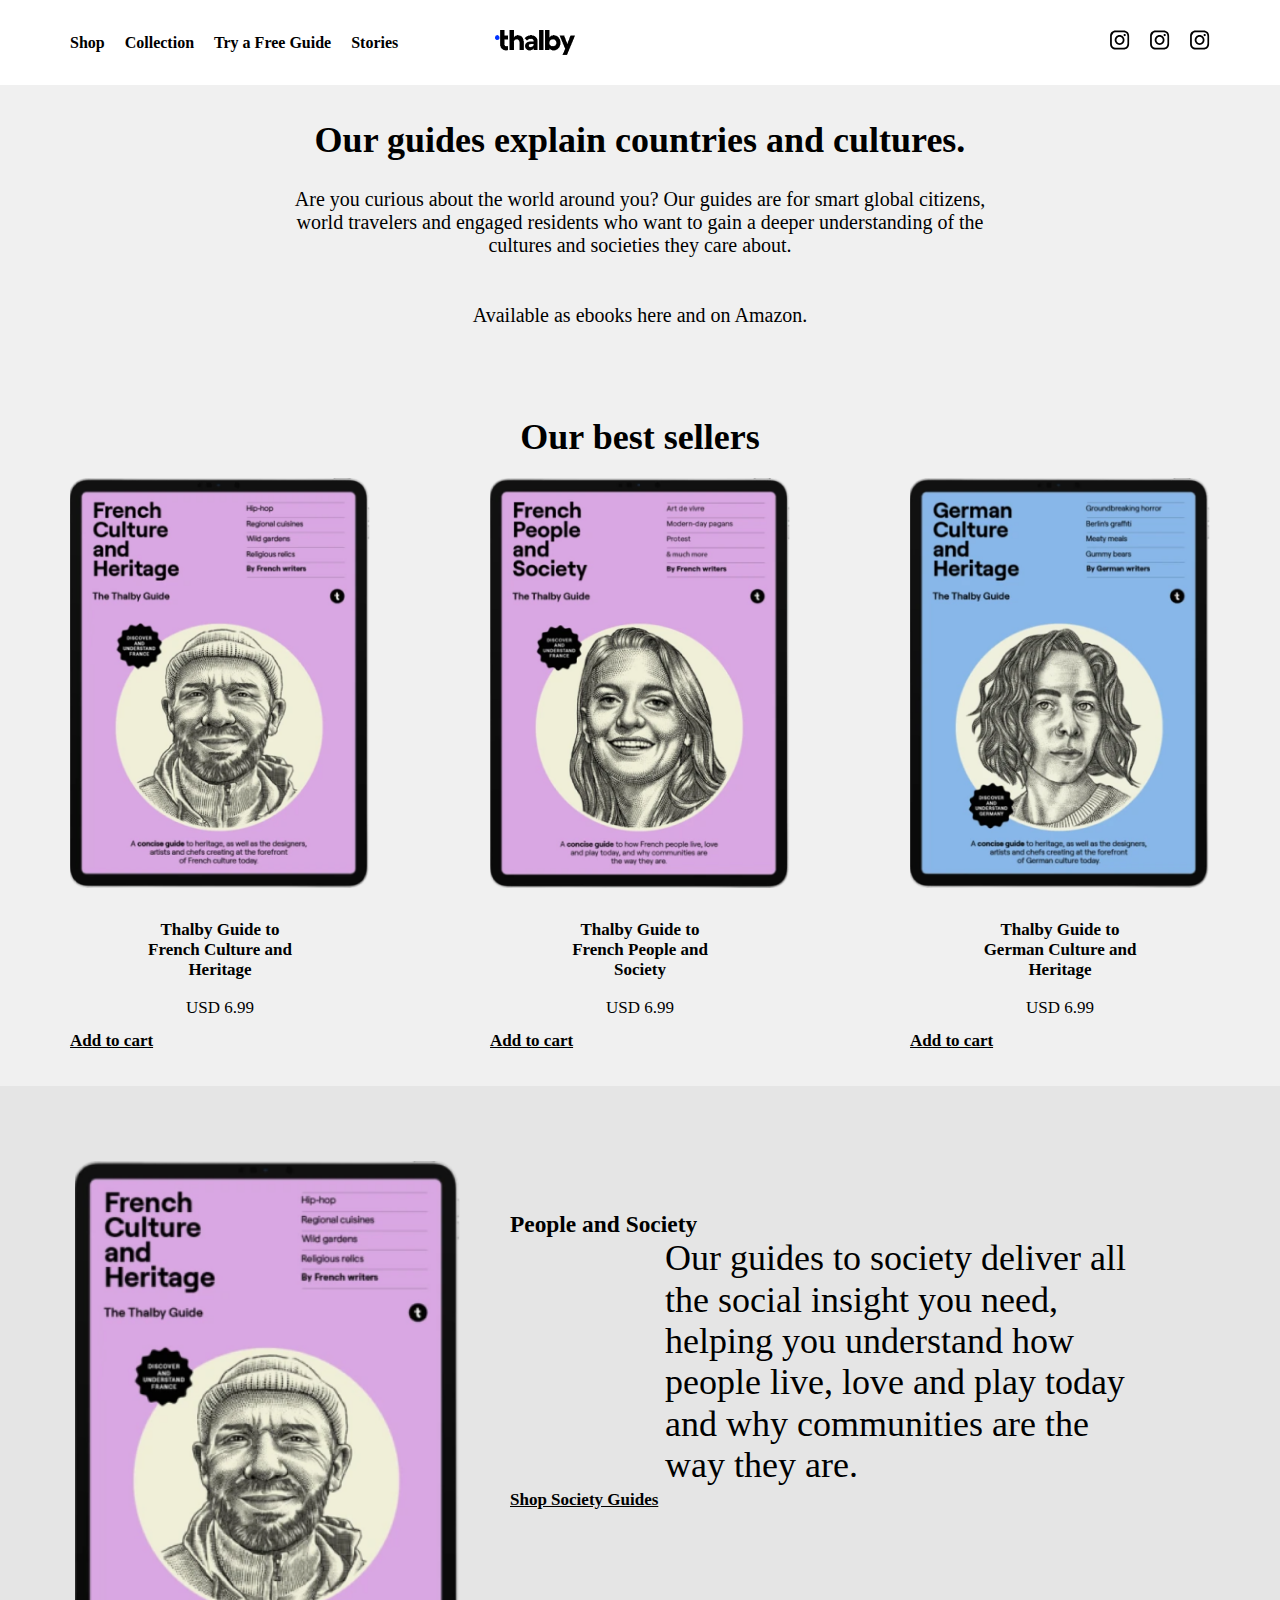
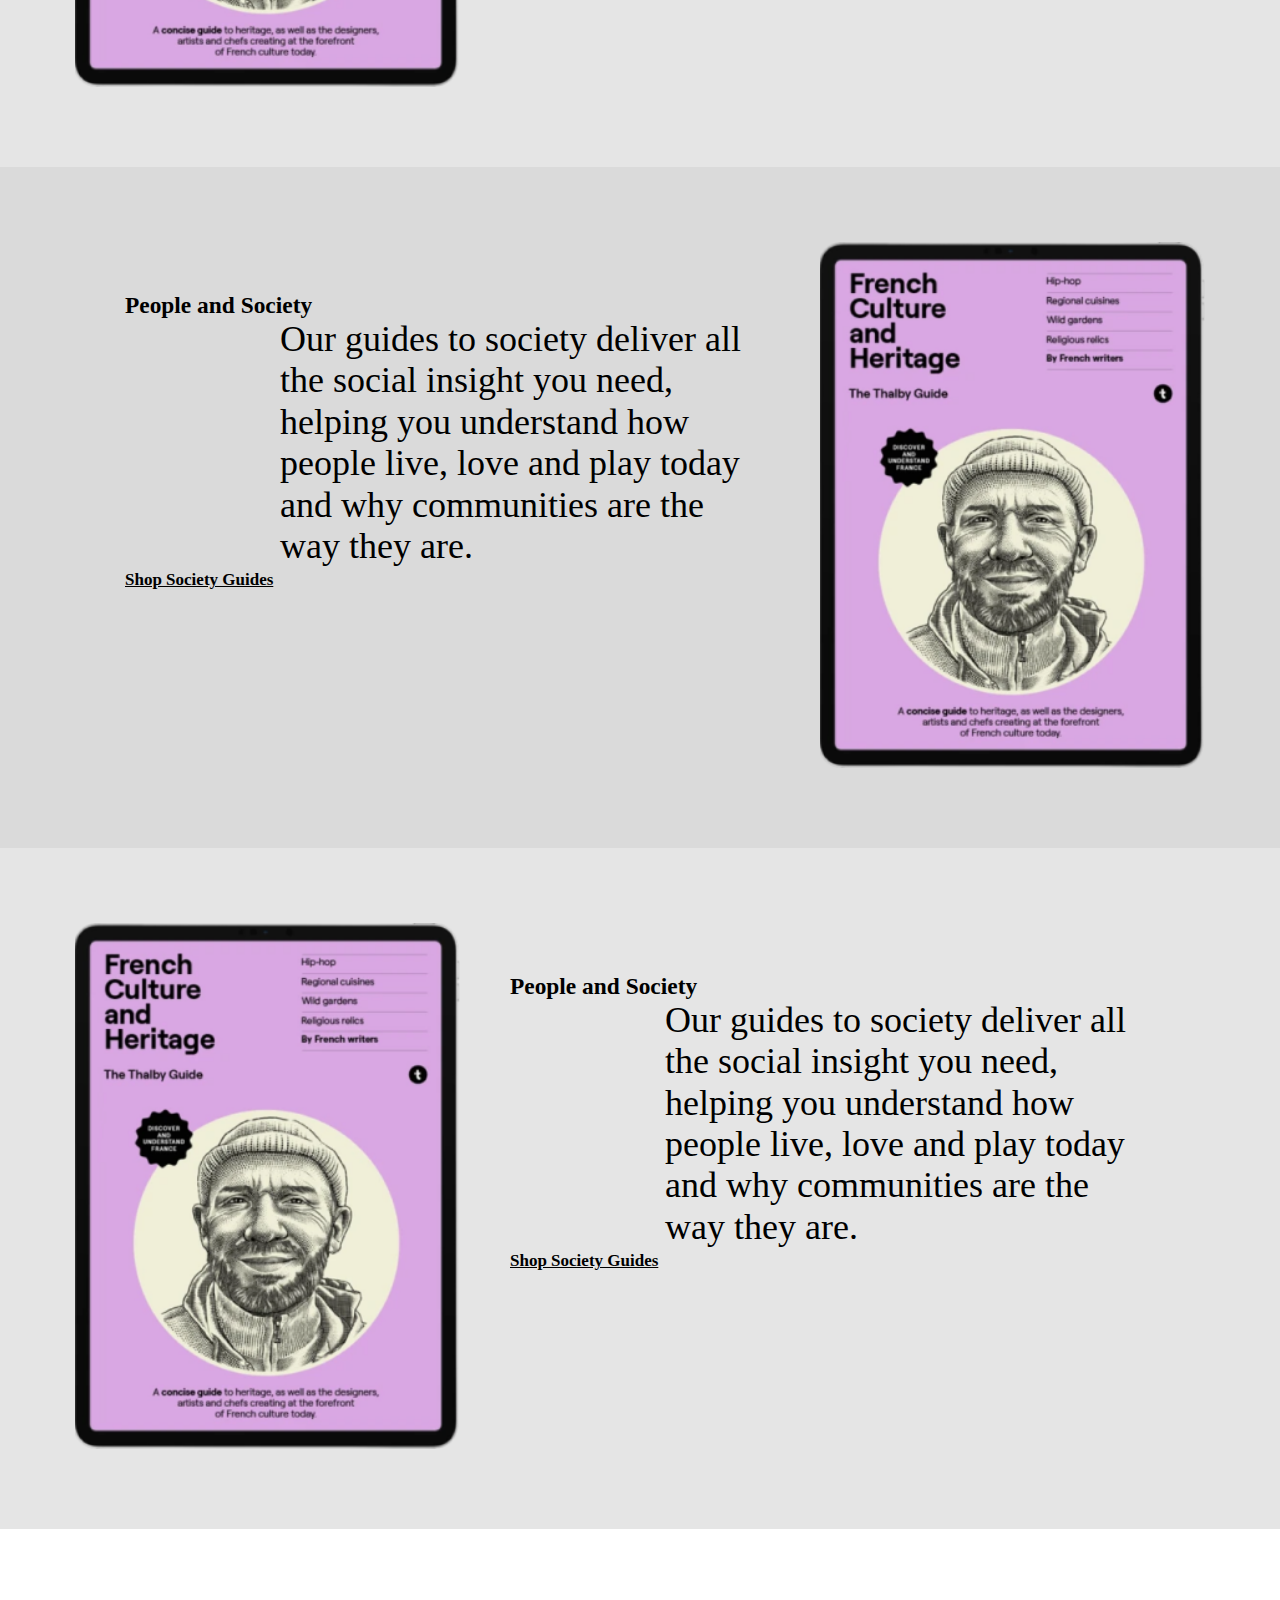
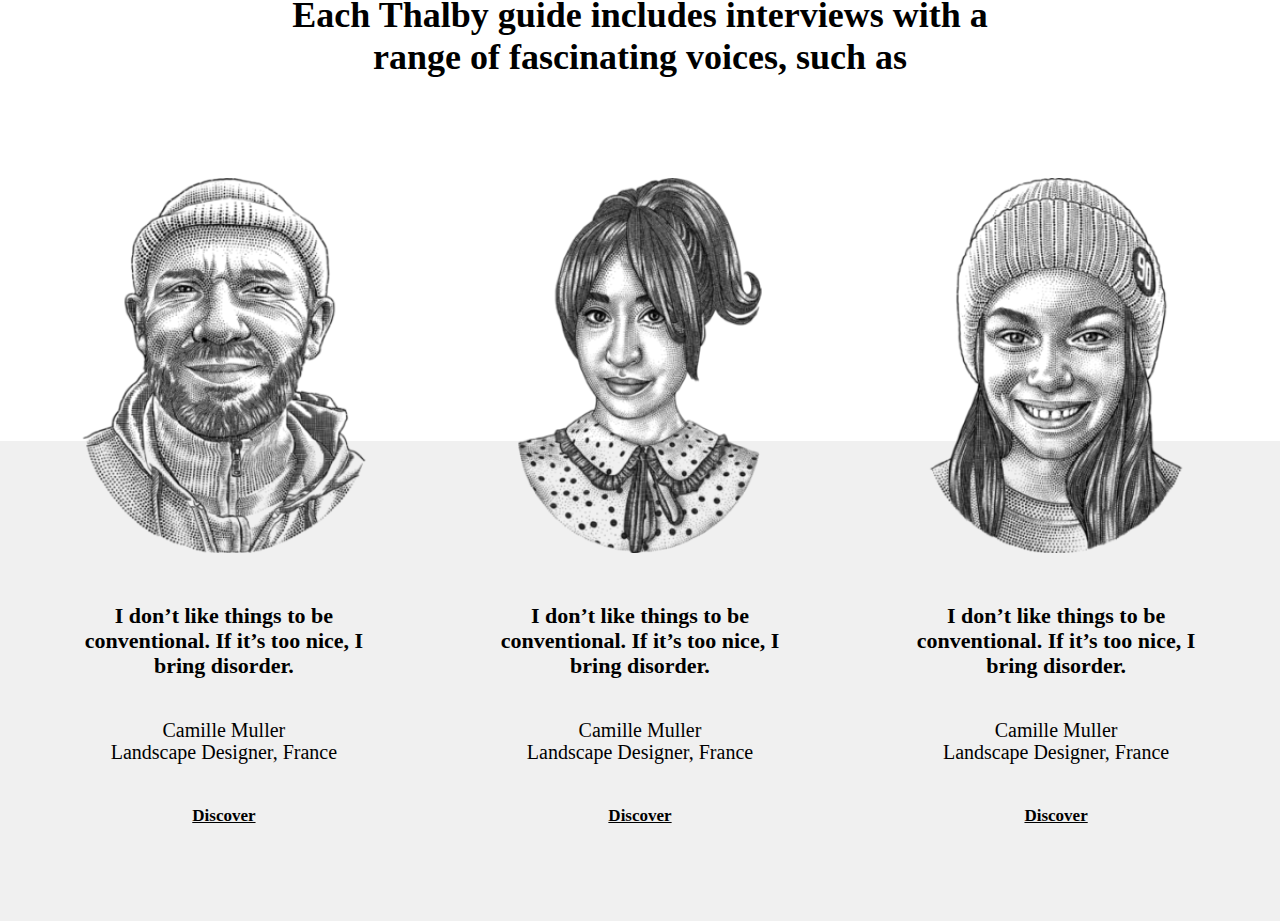
==== lesson 3/index.html @ 939190c9 "lesson-6-homework" ====
<!DOCTYPE html>
<html lang="en">

<head>
    <meta charset="UTF-8">
    <meta http-equiv="X-UA-Compatible" content="IE=edge">
    <meta name="viewport" content="width=device-width, initial-scale=1.0">
    <title>My first Lesson 3</title>
    <link rel="stylesheet" href="./css/index.css">
</head>

<body>
    <header class="header">
        <div class="container">
            <div class="header-wrap">
                <nav class="navigation">
                    <ul class="navigation-list">
                        <li class="navigation-list__item">
                            <a href="#">Shop</a>
                        </li>
                        <li class="navigation-list__item">
                            <a href="#">Collection</a>
                        </li>
                        <li class="navigation-list__item">
                            <a href="#">Try a Free Guide</a>
                        </li>
                        <li class="navigation-list__item">
                            <a href="#">Stories</a>
                        </li>
                    </ul>
                </nav>

                <div class="logo">
                    <img src="./images/Rectangle.png" alt="logo">
                </div>
                <div class="user-action">
                    <a href="#" class="icon-button">
                        <img src="./images/Vector.svg" alt="">
                    </a>
                    <button class="icon-button">
                        <img src="./images/Vector.svg" alt="">
                    </button>
                    <button class="icon-button">
                        <img src="./images/Vector.svg" alt="">
                    </button>
                </div>
            </div>
        </div>
    </header>
    <section class="best-sellers">
        <div class="container">
            <div class="our-guides">
                <h3 class="our-guides-title"> Our guides explain countries and cultures.</h3>
                <p class="our-guides-title__text"> Are you curious about the world around you? Our guides are for smart
                    global
                    citizens, world travelers and engaged residents who want to gain a deeper understanding of the
                    cultures
                    and societies they care about.</p>
                <p class="our-guides-title__text">
                    Available as ebooks here and on Amazon.
                </p>
            </div>
            <h3 class="best-sellers__title"> Our best sellers</h3>
            <div class="best-sellers-wrap">
                <div class="best-sellers-card">
                    <div class="best-sellers-card__img">
                        <img src="./images/image 2.png" alt="image2">
                    </div>
                    <h4 class="best-sellers-card__title"> Thalby Guide to French Culture and Heritage </h4>
                    <span class="best-sellers-card__price"> USD 6.99</span>
                    <button class="link-button"> Add to cart</button>
                </div>
                <div class="best-sellers-card">
                    <div class="best-sellers-card__img">
                        <img src="./images/image 3.png" alt="image3">
                    </div>
                    <h4 class="best-sellers-card__title"> Thalby Guide to French People and Society</h4>
                    <span class="best-sellers-card__price"> USD 6.99</span>
                    <button class="link-button"> Add to cart</button>
                </div>
                <div class="best-sellers-card">
                    <div class="best-sellers-card__img">
                        <img src="./images/image 4.png" alt="image4">
                    </div>
                    <h4 class="best-sellers-card__title"> Thalby Guide to German Culture and Heritage </h4>
                    <span class="best-sellers-card__price"> USD 6.99</span>
                    <button class="link-button"> Add to cart</button>
                </div>
            </div>
        </div>


        <div class="best-sellers-box">
            <div class="container">
                <div class="best-sellers-box-wrap">
                    <div class="best-sellers-box__img">
                        <img src="./images/image 2.png" alt="image">
                    </div>
                    <div class="best-sellers-box__description">
                        <h3 class="best-sellers-box-descriptions__title">
                            People and Society
                        </h3>
                        <p class="best-sellers-box-descriptions__info">
                            Our guides to society deliver all the social insight you need, helping you understand how
                            people
                            live,
                            love and play today and why communities are the way they are.
                        </p>
                        <button class="link-button"> Shop Society Guides</button>
                    </div>
                </div>
            </div>
        </div>
        <div class="best-sellers-box best-sellers-box--reverse">
            <div class="container">
                <div class="best-sellers-box-wrap">
                    <div class="best-sellers-box__img">
                        <img src="./images/image 2.png" alt="image">
                    </div>
                    <div class="best-sellers-box__description">
                        <h3 class="best-sellers-box-descriptions__title">
                            People and Society
                        </h3>
                        <p class="best-sellers-box-descriptions__info">
                            Our guides to society deliver all the social insight you need, helping you understand how
                            people
                            live,
                            love and play today and why communities are the way they are.
                        </p>
                        <button class="link-button"> Shop Society Guides</button>
                    </div>
                </div>
            </div>
        </div>
        <div class="best-sellers-box">
            <div class="container">
                <div class="best-sellers-box-wrap">
                    <div class="best-sellers-box__img">
                        <img src="./images/image 2.png" alt="image">
                    </div>
                    <div class="best-sellers-box__description">
                        <h3 class="best-sellers-box-descriptions__title">
                            People and Society
                        </h3>
                        <p class="best-sellers-box-descriptions__info">
                            Our guides to society deliver all the social insight you need, helping you understand how
                            people
                            live,
                            love and play today and why communities are the way they are.
                        </p>
                        <button class="link-button"> Shop Society Guides</button>
                    </div>
                </div>
            </div>
        </div>
    </section>
    <section class="interviews">
        <div class="container">
            <h2 class="interviews-title">Each Thalby guide includes interviews with a range of fascinating voices, such
                as
            </h2>
            <div class="interviews-cards">
                <div class="interviews-card">
                    <div class="interviews-card__img">
                        <img src="./images/Rectangle (1).png" alt="man">
                    </div>
                    <div class="interviews-card-content">
                        <h3 class="interviews-card-title">I don’t like things to be conventional. If it’s too nice, I
                            bring
                            disorder.
                        </h3>
                        <div class="interviews-card__info">
                            <span class="interviews-card__info-name">Camille Muller</span>
                            <span class="interviews-card__info-position">Landscape Designer, France</span>
                        </div>
                        <button class="link-button">Discover</button>
                    </div>
                </div>
                <div class="interviews-card">
                    <div class="interviews-card__img">
                        <img src="./images/Rectangle (2).png" alt="man">
                    </div>
                    <div class="interviews-card-content">
                        <h3 class="interviews-card-title">I don’t like things to be conventional. If it’s too nice, I
                            bring
                            disorder.
                        </h3>
                        <div class="interviews-card__info">
                            <span class="interviews-card__info-name">Camille Muller</span>
                            <span class="interviews-card__info-position">Landscape Designer, France</span>
                        </div>
                        <button class="link-button">Discover</button>
                    </div>
                </div>
                <div class="interviews-card">
                    <div class="interviews-card__img">
                        <img src="./images/Rectangle (3).png" alt="man">
                    </div>
                    <div class="interviews-card-content">
                        <h3 class="interviews-card-title">I don’t like things to be conventional. If it’s too nice, I
                            bring
                            disorder.
                        </h3>
                        <div class="interviews-card__info">
                            <span class="interviews-card__info-name">Camille Muller</span>
                            <span class="interviews-card__info-position">Landscape Designer, France</span>
                        </div>
                        <button class="link-button">Discover</button>
                    </div>
                </div>
            </div>
        </div>
    </section>


</body>

</html>
---- lesson 3/css/index.css ----
@import url("./normalizes.css");
@import url("./header.css");
@import url("./fonts.css");
@import url("./common.css");
@import url(./user-action.css);
@import url(./bestsellers.css);
@import url(./interviews.css);
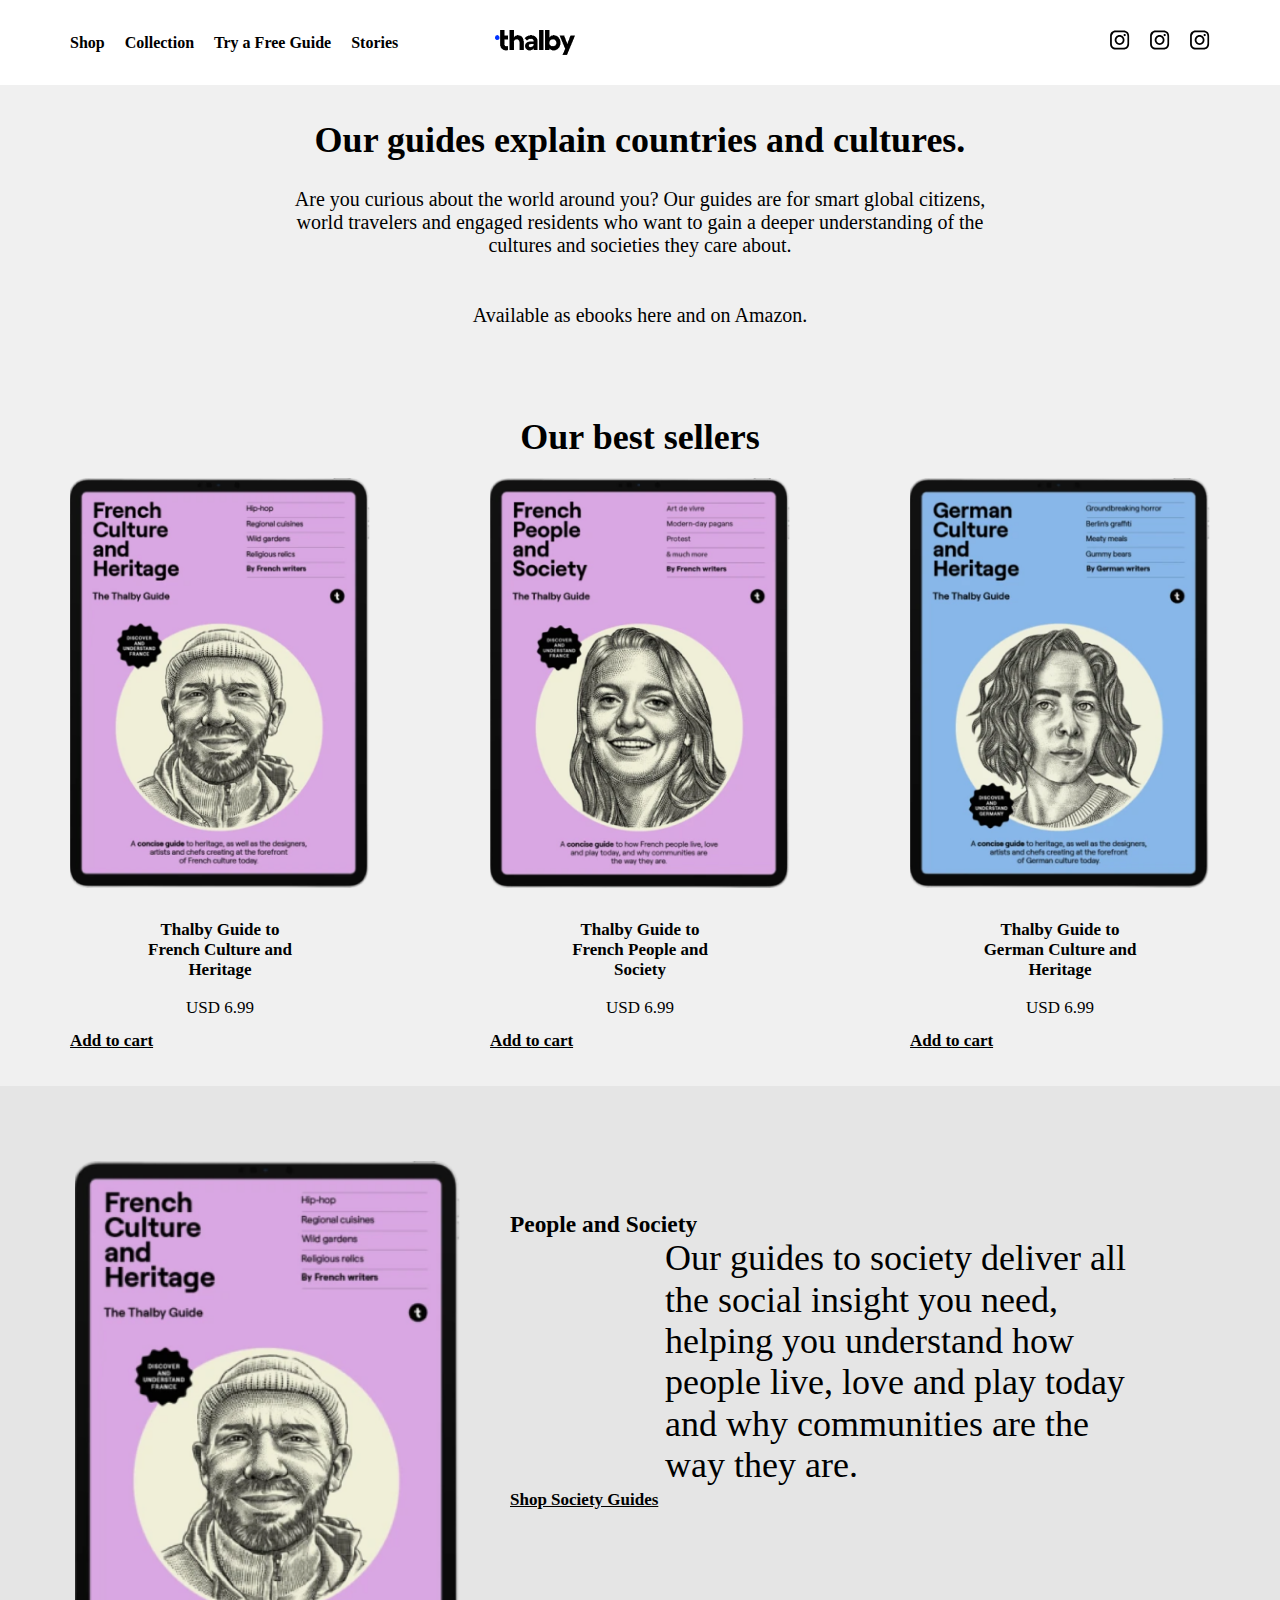
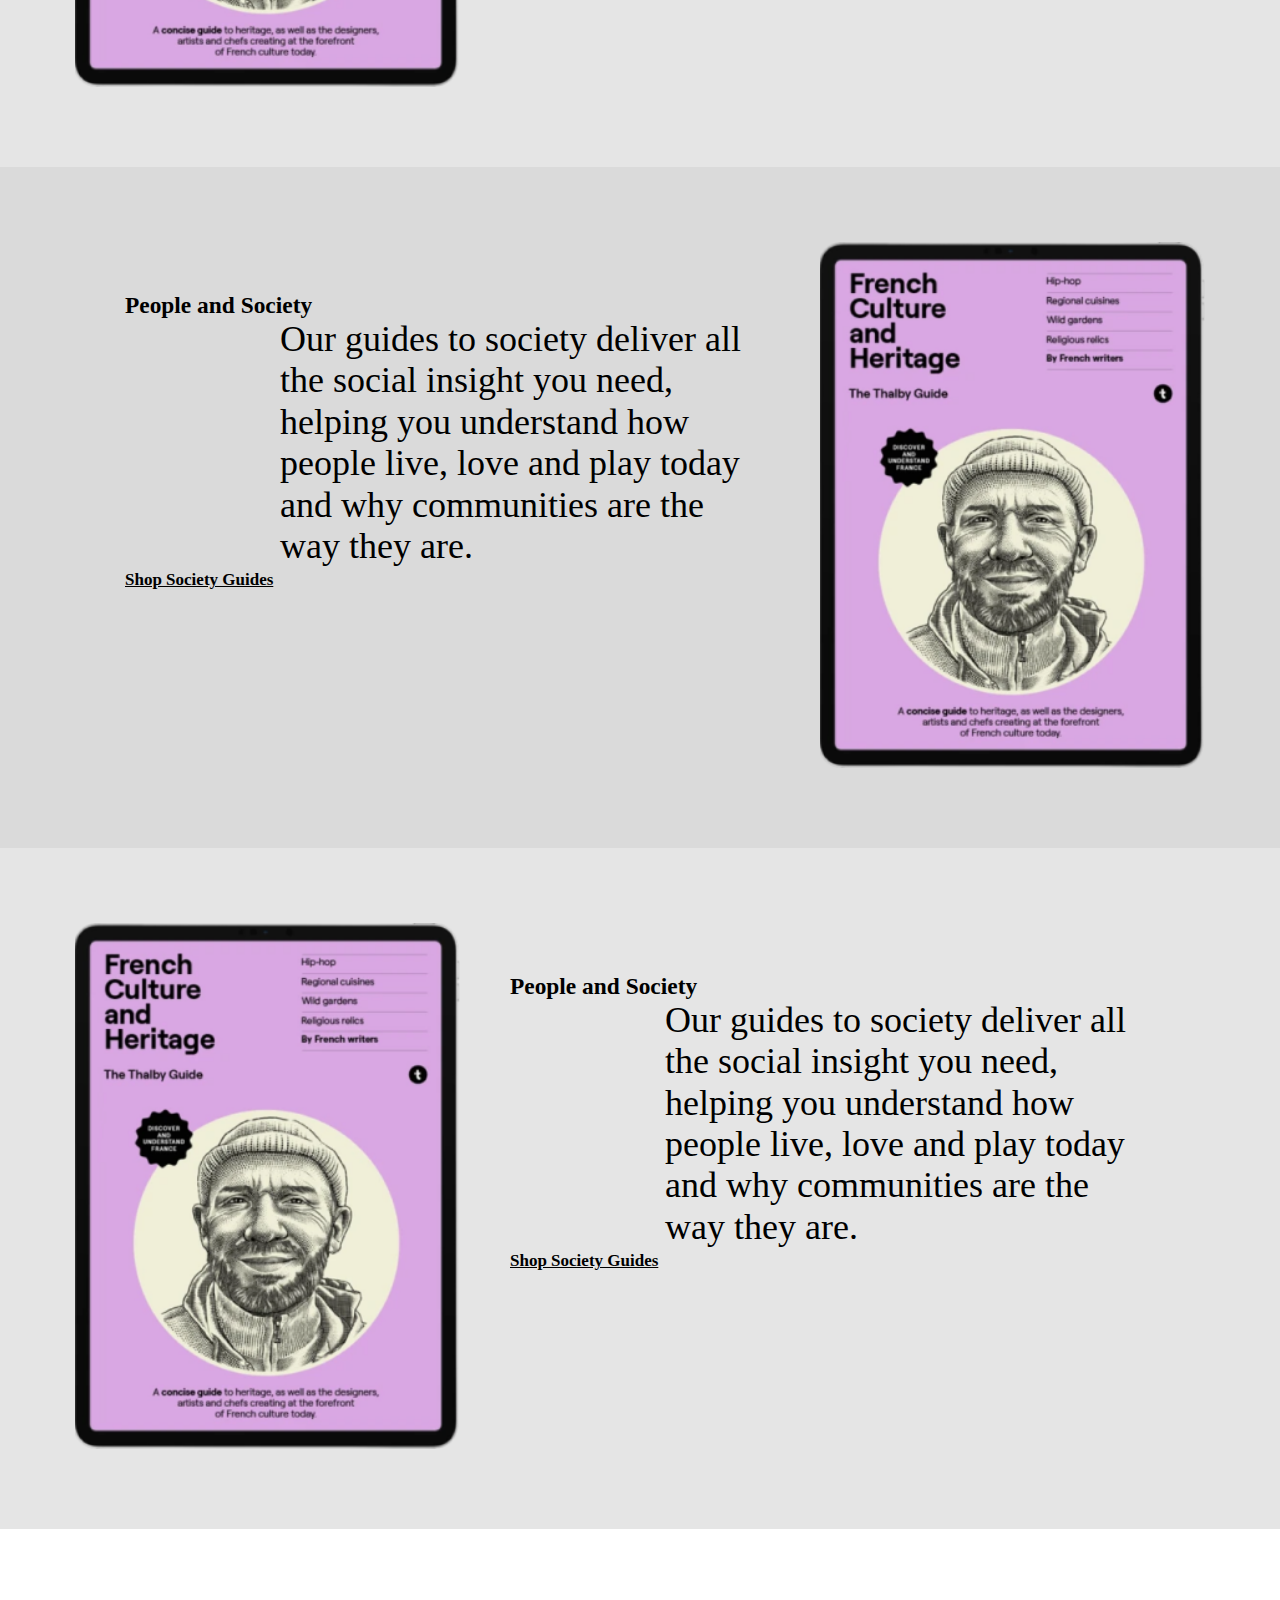
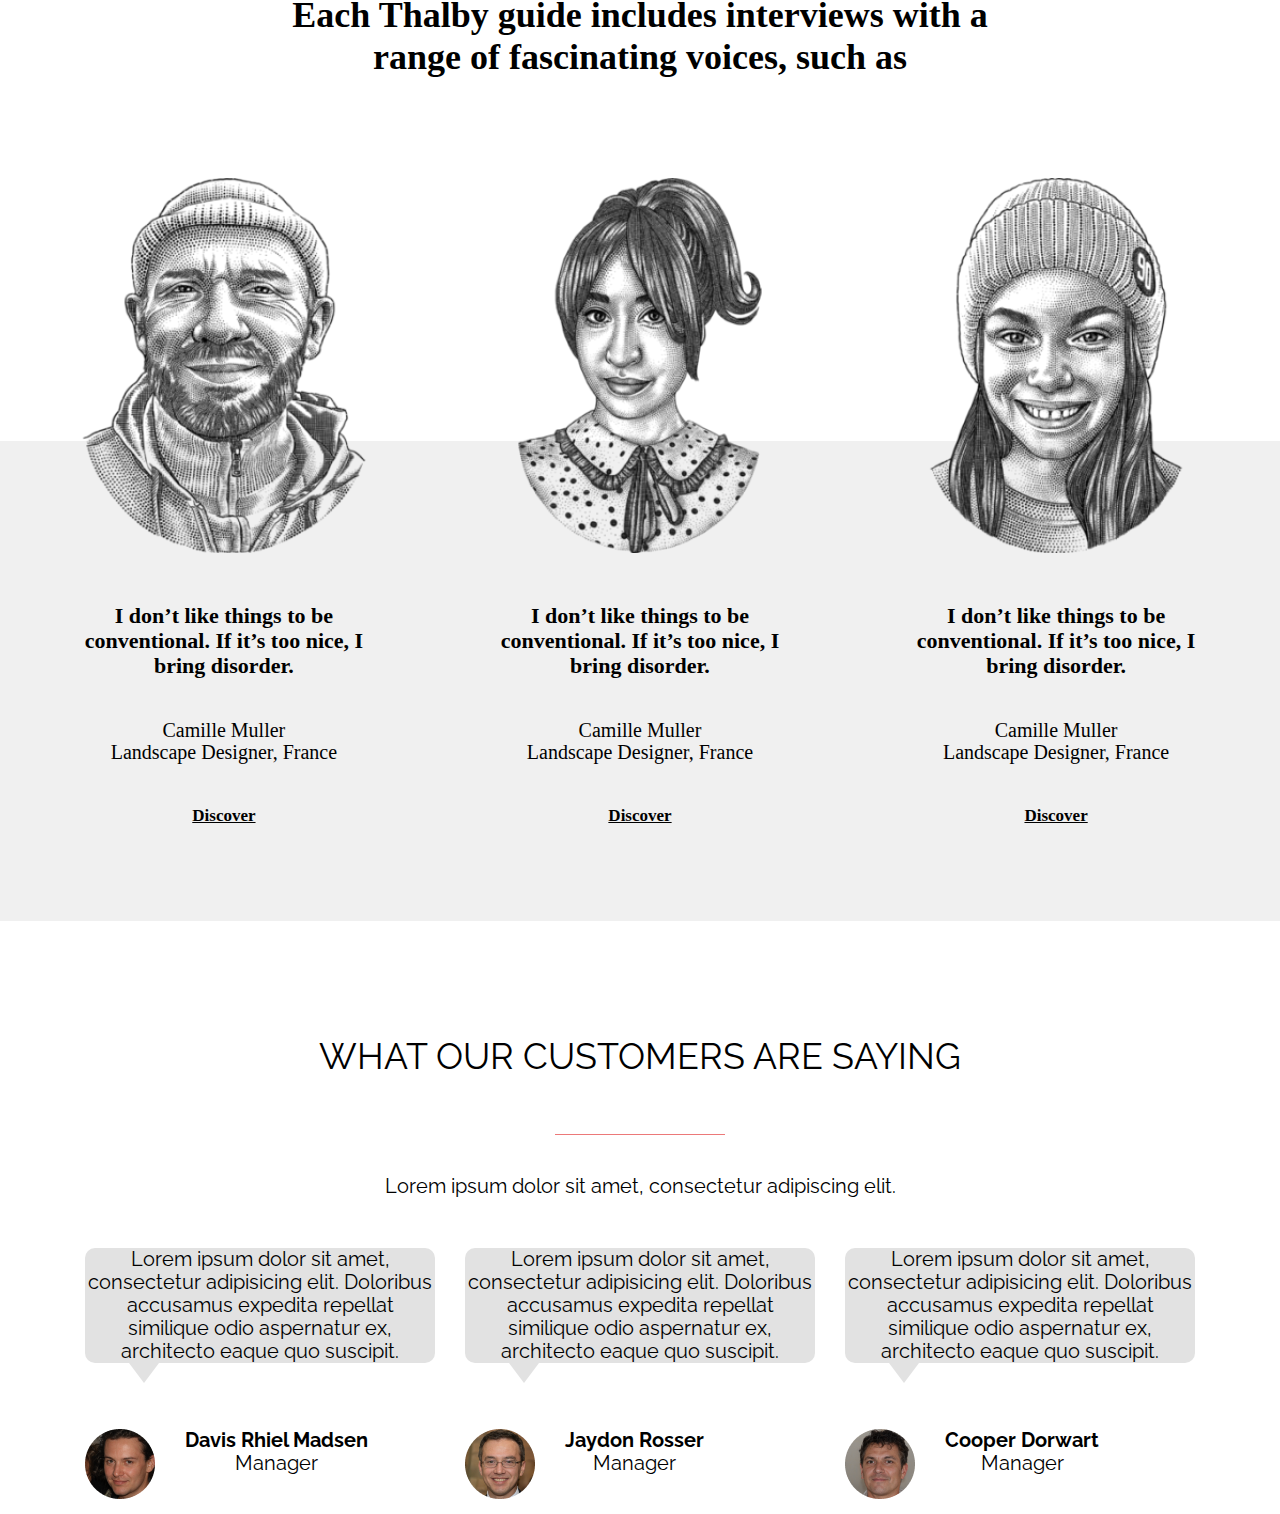
==== commit 241d1f64: "lesson 3" ====
--- a/lesson 3/index.html
+++ b/lesson 3/index.html
@@ -212,6 +212,66 @@
         </div>
     </section>
 
+    <section class="our-costumers">
+        <div class="container">
+            <div class="our-costumers">
+                <h3 class="our-costumers-title">WHAT OUR CUSTOMERS ARE SAYING</h3>
+                <div class="separator"></div>
+                <p class="our-customers-subtitle">Lorem ipsum dolor sit amet, consectetur adipiscing elit.</p>
+            </div>
+
+            <div class="our-costumers-wrap">
+                <div class="our-costumers-card">
+                    <p class="our-costumers-card__text"> Lorem ipsum dolor sit amet,
+                        consectetur adipisicing elit. Doloribus
+                        accusamus expedita repellat similique
+                        odio aspernatur ex, architecto eaque
+                        quo suscipit.
+                    </p>
+                    <div class="our-costumers-card__info">
+                        <img src="./images/photo1.png" alt="photo1">
+                        <div>
+                            <h4 class="our-costumers-card__name">Davis Rhiel Madsen</h4>
+                            <p class="our-costumers-card__job">Manager</p>
+                        </div>
+                    </div>
+
+                </div>
+                <div class="our-costumers-card">
+                    <p class="our-costumers-card__text"> Lorem ipsum dolor sit amet,
+                        consectetur adipisicing elit. Doloribus
+                        accusamus expedita repellat similique
+                        odio aspernatur ex, architecto eaque
+                        quo suscipit.
+                    </p>
+                    <div class="our-costumers-card__info">
+                        <img src="./images/photo2.png" alt="photo2">
+                        <div>
+                            <h4 class="our-costumers-card__name">Jaydon Rosser</h4>
+                            <p class="our-costumers-card__job">Manager</p>
+                        </div>
+                    </div>
+
+                </div>
+                <div class="our-costumers-card">
+                    <p class="our-costumers-card__text"> Lorem ipsum dolor sit amet,
+                        consectetur adipisicing elit. Doloribus
+                        accusamus expedita repellat similique
+                        odio aspernatur ex, architecto eaque
+                        quo suscipit.
+                    </p>
+                    <div class="our-costumers-card__info">
+                        <img src="./images/photo3.png" alt="photo3">
+                        <div>
+                            <h4 class="our-costumers-card__name">Cooper Dorwart</h4>
+                            <p class="our-costumers-card__job">Manager</p>
+                        </div>
+                    </div>
+                </div>
+            </div>
+
+        </div>
+    </section>
 
 </body>
 
--- a/lesson 3/css/index.css
+++ b/lesson 3/css/index.css
@@ -5,3 +5,4 @@
 @import url(./user-action.css);
 @import url(./bestsellers.css);
 @import url(./interviews.css);
+@import url(./customers.css);
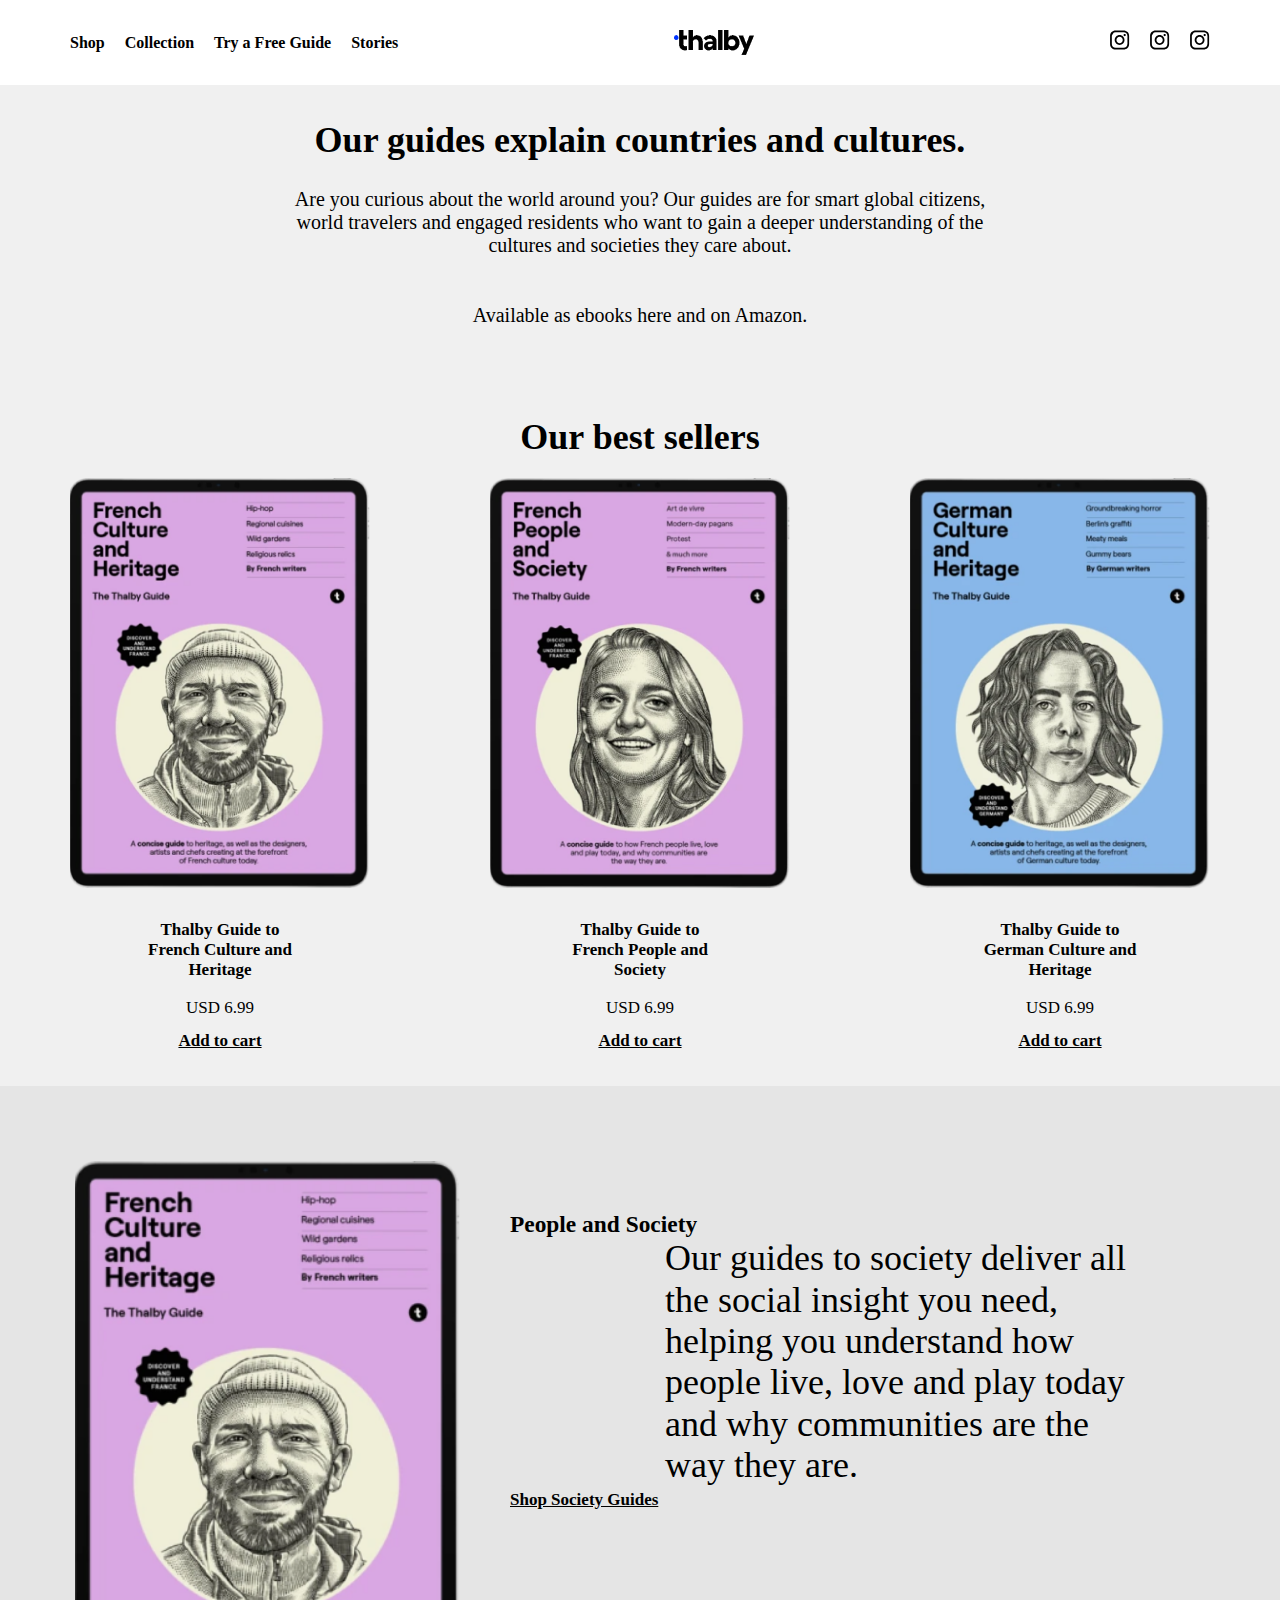
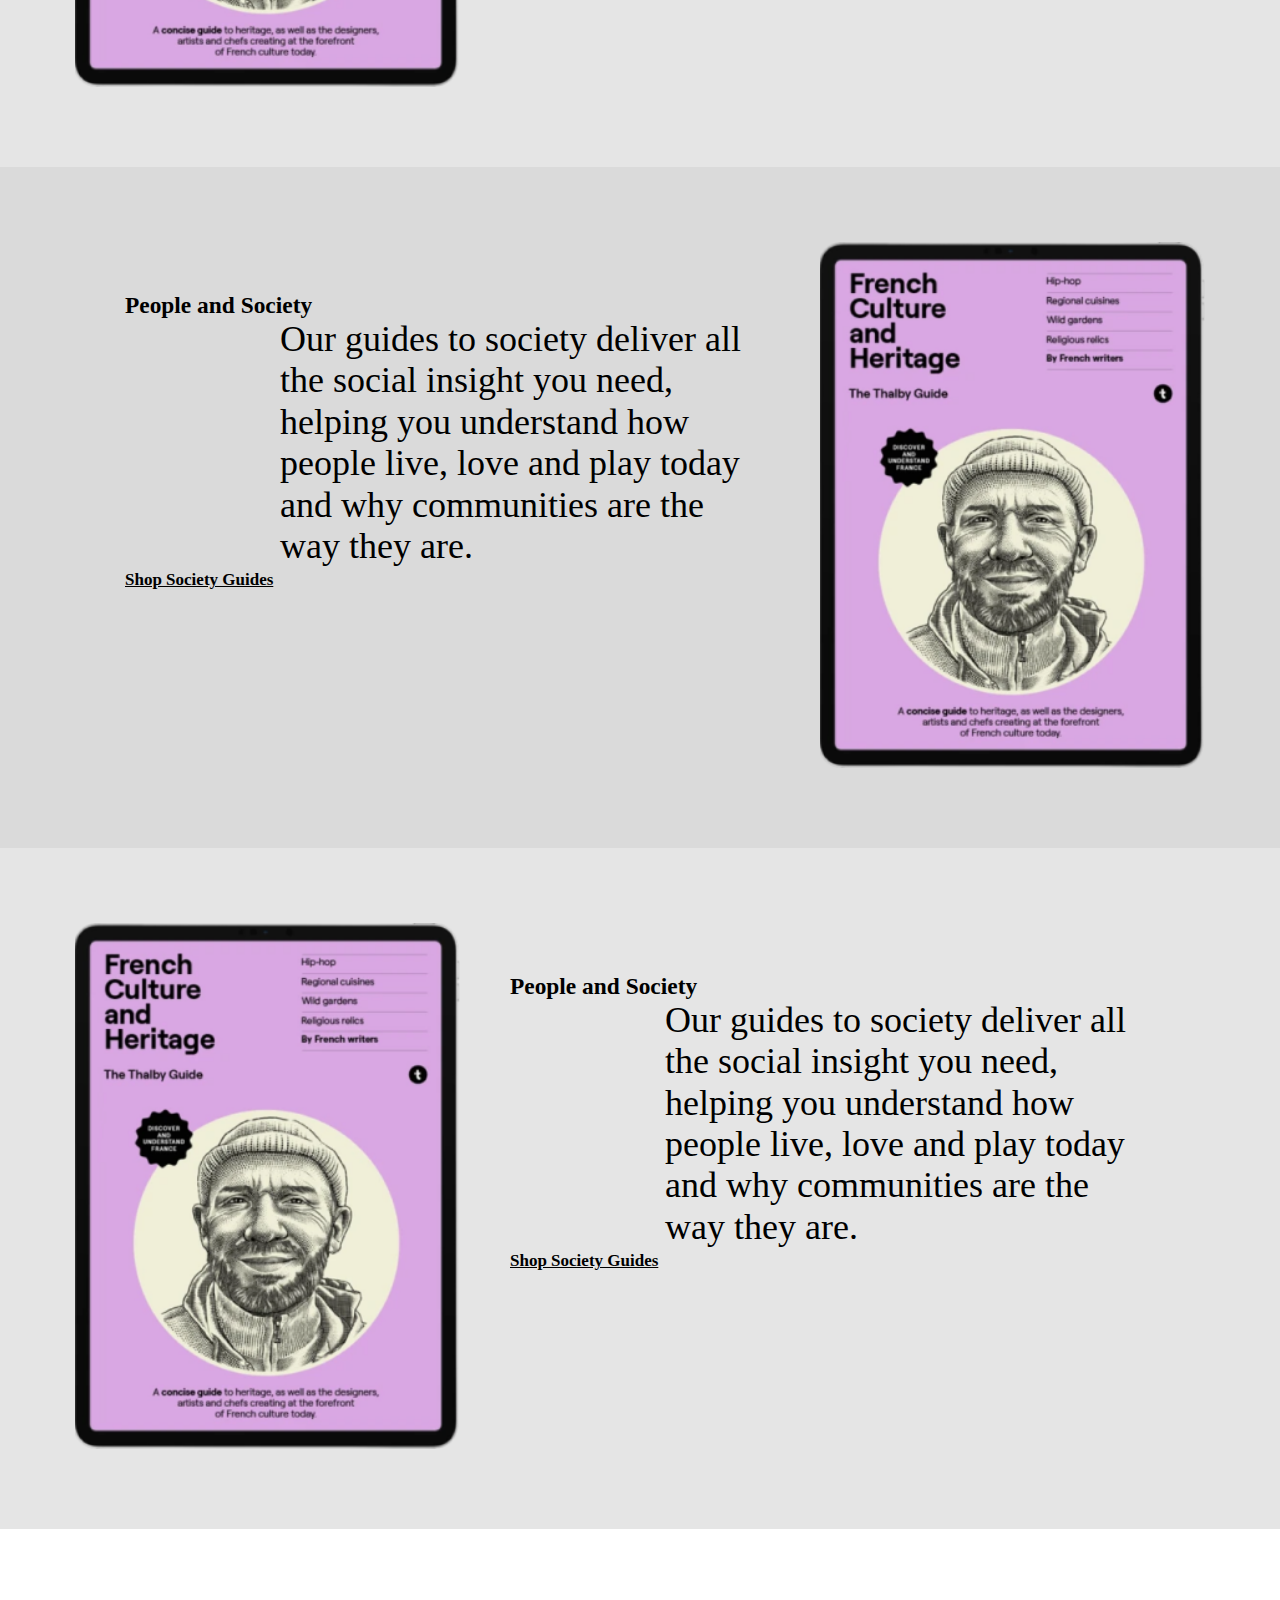
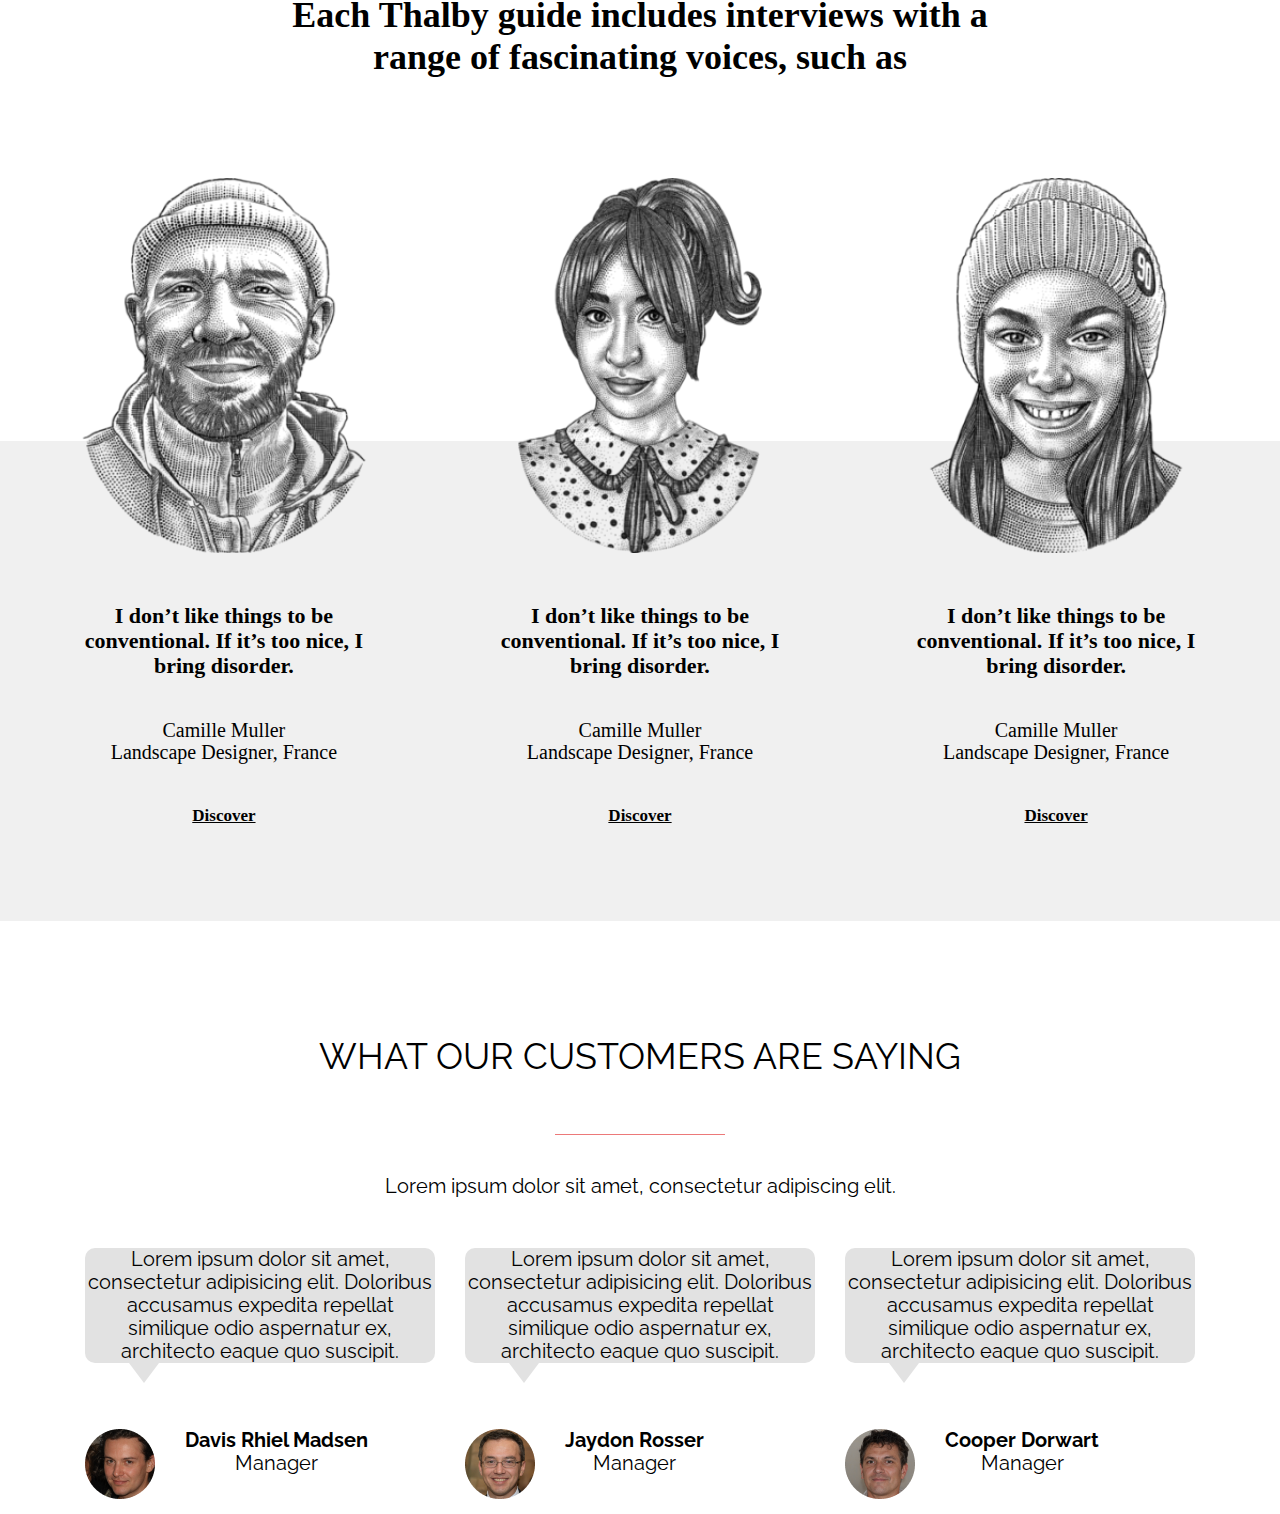
==== commit adce1acd: "lesson-6" ====
--- a/lesson 3/index.html
+++ b/lesson 3/index.html
@@ -29,6 +29,9 @@
                         </li>
                     </ul>
                 </nav>
+                <div class="menu-btn">
+                    <div class="menu-btn__burger"></div>
+                </div>
 
                 <div class="logo">
                     <img src="./images/Rectangle.png" alt="logo">
@@ -272,6 +275,7 @@
 
         </div>
     </section>
+    <script src="./css/index.js"></script>
 
 </body>
 
--- a/lesson 3/css/index.css
+++ b/lesson 3/css/index.css
@@ -6,3 +6,5 @@
 @import url(./bestsellers.css);
 @import url(./interviews.css);
 @import url(./customers.css);
+@import url(./burger.css);
+@import url(./index.js);
